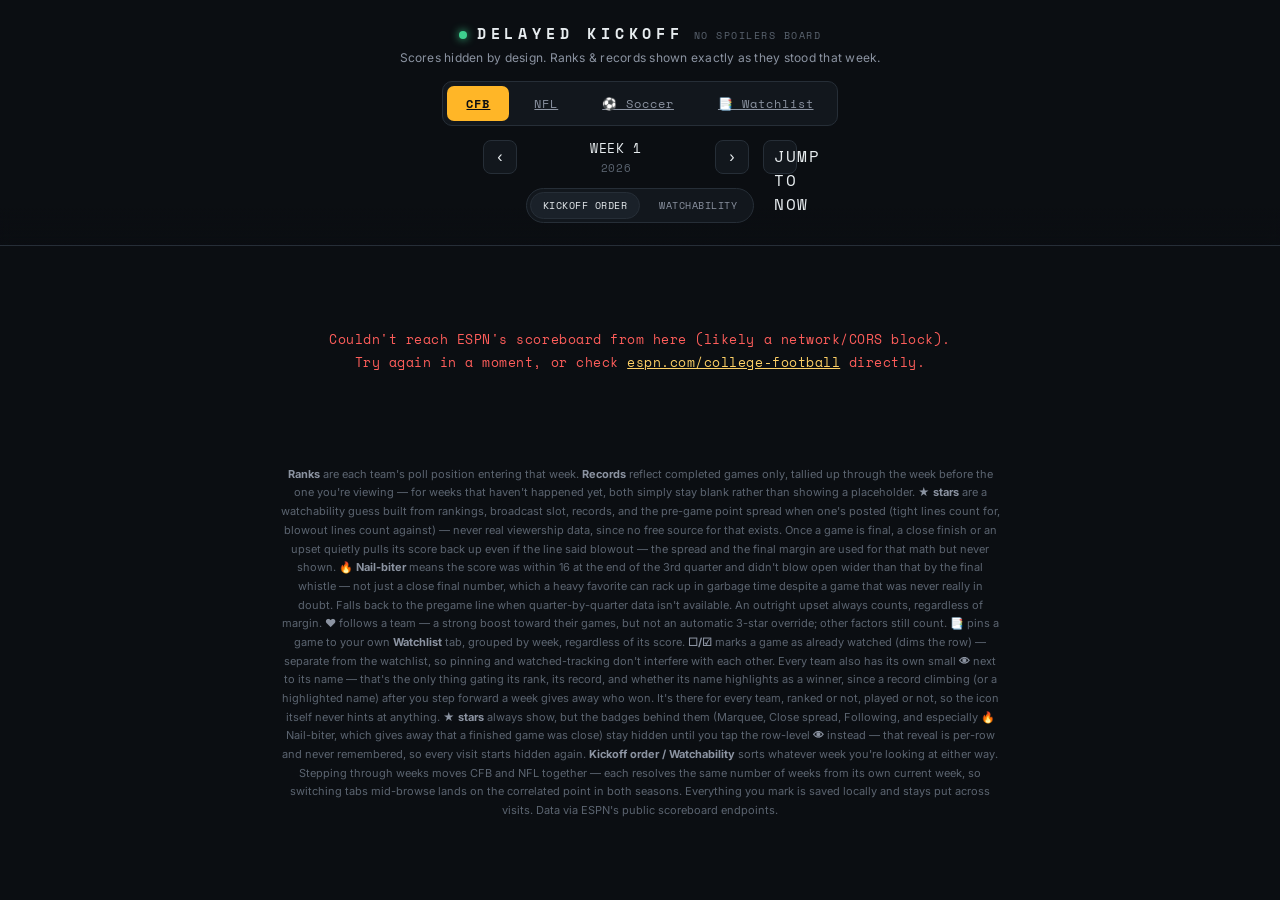
==== cfb.html @ 47e8d2de "Initial commit: Delayed Kickoff spoiler-free sports watchlist Static site (CFB, NFL, soccer boards) " ====
<!DOCTYPE html>
<html lang="en">
<head>
<meta charset="UTF-8">
<meta name="viewport" content="width=device-width, initial-scale=1.0">
<title>CFB — Delayed Kickoff</title>
<link rel="preconnect" href="https://fonts.googleapis.com">
<link href="https://fonts.googleapis.com/css2?family=Space+Mono:wght@400;700&family=Inter:wght@400;500;600;700&display=swap" rel="stylesheet">
<link rel="stylesheet" href="styles.css">
</head>
<body>

<header>
  <div class="brand"><span class="dot"></span><h1>Delayed Kickoff</h1><span class="tag">no spoilers board</span></div>
  <div class="subhead">Scores hidden by design. Ranks &amp; records shown exactly as they stood that week.</div>
  <div class="controls">
    <div class="tabs">
      <a href="cfb.html" class="tab active" data-sport="college-football">CFB</a>
      <a href="nfl.html" class="tab" data-sport="nfl">NFL</a>
      <a href="soccer.html" class="tab" data-sport="soccer">⚽ Soccer</a>
      <a href="watchlist.html" class="tab" data-sport="watchlist">📑 Watchlist</a>
    </div>
    <div class="weeknav">
      <button id="prevWeek">‹</button>
      <div class="weeklabel" id="weekLabel">—</div>
      <button id="nextWeek">›</button>
      <button class="now-badge" id="jumpNow">Jump to now</button>
    </div>
    <div class="sort-toggle" id="sortToggle">
      <button class="sort-btn active" data-sort="time">Kickoff order</button>
      <button class="sort-btn" data-sort="watchability">Watchability</button>
    </div>
    <div class="follow-list" id="followList"></div>
  </div>
</header>

<main id="board">
  <div class="loading"><span class="flicker">LOADING BOARD…</span></div>
</main>

<footer class="note">
  <b>Ranks</b> are each team's poll position entering that week. <b>Records</b> reflect completed games only, tallied
  up through the week before the one you're viewing — for weeks that haven't happened yet, both simply stay blank
  rather than showing a placeholder. <b>★ stars</b> are a watchability guess built from rankings, broadcast slot,
  records, and the pre-game point spread when one's posted (tight lines count for, blowout lines count against) —
  never real viewership data, since no free source for that exists. Once a game is final, a close finish or an
  upset quietly pulls its score back up even if the line said blowout — the spread and the final margin are used
  for that math but never shown. <b>🔥 Nail-biter</b> means the score was within 16 at the end of the 3rd
  quarter and didn't blow open wider than that by the final whistle — not just a close final number, which
  a heavy favorite can rack up in garbage time despite a game that was never really in doubt. Falls back to
  the pregame line when quarter-by-quarter data isn't available. An outright upset always counts, regardless
  of margin. <b>♥</b> follows a
  team — a strong boost toward their games, but not an automatic 3-star override; other factors still count. <b>📑</b> pins a game to your own <b>Watchlist</b> tab, grouped by week,
  regardless of its score. <b>☐/☑</b> marks a game as already watched (dims the row) — separate from the
  watchlist, so pinning and watched-tracking don't interfere with each other. Every team also has its own small
  <b>👁</b> next to its name — that's the only thing gating its rank, its record, and whether its name highlights
  as a winner, since a record climbing (or a highlighted name) after you step forward a week gives away who won.
  It's there for every team, ranked or not, played or not, so the icon itself never hints at anything. <b>★ stars</b>
  always show, but the badges behind them (Marquee, Close spread, Following, and especially 🔥 Nail-biter, which
  gives away that a finished game was close) stay hidden until you tap the row-level <b>👁</b> instead — that
  reveal is per-row and never remembered, so every visit starts hidden again. <b>Kickoff order / Watchability</b>
  sorts whatever week you're
  looking at either way.
  Stepping through weeks moves CFB and NFL together — each resolves the same number of weeks from its own current
  week, so switching tabs mid-browse lands on the correlated point in both seasons. Everything you mark is saved
  locally and stays put across visits. Data via ESPN's public scoreboard endpoints.
</footer>

<script>window.APP_SPORT = 'college-football';</script>
<script src="app.js"></script>
</body>
</html>
---- styles.css ----
:root{
    --bg:#0B0E12;
    --panel:#12171D;
    --panel2:#1A2129;
    --line:#262E37;
    --text:#E7ECEF;
    --dim:#8B93A1;
    --dimmer:#5B6470;
    --cfb:#FFB627;
    --nfl:#4FA3D1;
    --gold:#FFD166;
    --hot:#FF5E5B;
    --good:#3ECF8E;
  }
  *{box-sizing:border-box;}
  html,body{margin:0;padding:0;background:var(--bg);color:var(--text);font-family:'Inter',sans-serif;}
  body{min-height:100vh;padding-bottom:60px;}
  ::selection{background:var(--gold);color:#0B0E12;}

  a{color:inherit;}

  /* ---------- header ---------- */
  header{
    position:sticky;top:0;z-index:20;
    background:linear-gradient(#0B0E12 85%, transparent);
    padding:22px 18px 10px;
    border-bottom:1px solid var(--line);
    backdrop-filter:blur(6px);
  }
  .brand{
    display:flex;align-items:baseline;gap:10px;justify-content:center;
    font-family:'Space Mono',monospace;
  }
  .brand .dot{width:8px;height:8px;border-radius:50%;background:var(--good);box-shadow:0 0 8px var(--good);}
  .brand h1{
    font-size:15px;letter-spacing:.32em;text-transform:uppercase;margin:0;
    color:var(--text);font-weight:700;
  }
  .brand .tag{font-size:10px;color:var(--dimmer);letter-spacing:.15em;text-transform:uppercase;}
  .subhead{text-align:center;color:var(--dim);font-size:12px;margin-top:6px;letter-spacing:.02em;}

  .controls{
    max-width:760px;margin:16px auto 0;display:flex;flex-direction:column;gap:12px;align-items:center;
  }
  .tabs{display:flex;gap:6px;background:var(--panel);border:1px solid var(--line);border-radius:10px;padding:4px;}
  .tab{
    font-family:'Space Mono',monospace;font-size:12px;letter-spacing:.08em;
    padding:8px 18px;border-radius:7px;cursor:pointer;color:var(--dim);
    border:1px solid transparent;transition:all .15s ease;background:transparent;
  }
  .tab.active{color:#0B0E12;font-weight:700;}
  .tab[data-sport="college-football"].active{background:var(--cfb);}
  .tab[data-sport="nfl"].active{background:var(--nfl);}
  .tab[data-sport="watchlist"].active{background:var(--hot);}
  .tab:not(.active):hover{color:var(--text);}

  .weeknav{display:flex;align-items:center;gap:14px;font-family:'Space Mono',monospace;}
  .weeknav button{
    width:34px;height:34px;border-radius:8px;border:1px solid var(--line);background:var(--panel);
    color:var(--text);font-size:16px;cursor:pointer;transition:all .15s ease;
  }
  .weeknav button:hover:not(:disabled){border-color:var(--dim);}
  .weeknav button:disabled{opacity:.3;cursor:default;}
  .weeknav .weeklabel{min-width:170px;text-align:center;font-size:13px;letter-spacing:.05em;}
  .weeknav .weeklabel .yr{color:var(--dimmer);font-size:11px;display:block;margin-top:2px;}

  .now-badge{
    font-family:'Space Mono',monospace;font-size:10px;letter-spacing:.1em;color:var(--good);
    border:1px solid var(--good);border-radius:20px;padding:3px 10px;cursor:pointer;background:transparent;
    text-transform:uppercase;
  }
  .now-badge:hover{background:rgba(62,207,142,.1);}

  /* ---------- board ---------- */
  main{max-width:760px;margin:22px auto 0;padding:0 16px;perspective:1200px;}

  .empty, .loading, .err{
    text-align:center;color:var(--dim);padding:60px 20px;font-family:'Space Mono',monospace;font-size:13px;
    letter-spacing:.04em;line-height:1.8;
  }
  .loading .flicker{animation:flicker 1.1s infinite;}
  @keyframes flicker{0%,100%{opacity:1;}50%{opacity:.35;}}
  .err{color:var(--hot);}
  .err a{text-decoration:underline;color:var(--gold);}

  .day-group{margin-bottom:22px;}
  .day-label{
    font-family:'Space Mono',monospace;font-size:11px;letter-spacing:.15em;text-transform:uppercase;
    color:var(--dimmer);margin:0 0 8px 4px;
  }

  .row{
    background:var(--panel);border:1px solid var(--line);border-radius:10px;
    padding:14px 16px;margin-bottom:8px;
    display:grid;grid-template-columns:64px 1fr auto;gap:14px;align-items:center;
    transform-origin:top center;
    animation:flap .5s ease both;
  }
  @keyframes flap{
    0%{transform:rotateX(-85deg);opacity:0;}
    60%{transform:rotateX(8deg);opacity:1;}
    100%{transform:rotateX(0);opacity:1;}
  }
  @media (prefers-reduced-motion:reduce){.row{animation:none;}}
  .row.static{animation:none;transform:none;opacity:1;}

  .row .time{
    font-family:'Space Mono',monospace;font-size:12px;color:var(--dim);text-align:left;line-height:1.4;
  }
  .row .time .status-live{color:var(--hot);font-weight:700;}
  .row .time .status-final{color:var(--dimmer);}

  .matchup{min-width:0;}
  .team-line{display:flex;align-items:center;gap:8px;margin:2px 0;flex-wrap:wrap;}
  .team-name{font-weight:600;font-size:14.5px;}
  .team-name.winner{color:var(--gold);}
  .rank-chip{
    font-family:'Space Mono',monospace;font-size:10px;background:var(--panel2);color:var(--dim);
    border:1px solid var(--line);border-radius:4px;padding:1px 5px;
  }
  .rec{font-family:'Space Mono',monospace;font-size:11px;color:var(--dimmer);}
  .at{color:var(--dimmer);font-size:11px;font-family:'Space Mono',monospace;margin:0 2px;}
  .venue-net{font-size:11px;color:var(--dimmer);margin-top:6px;display:flex;gap:10px;flex-wrap:wrap;}
  .venue-net .net{color:var(--dim);font-weight:600;}

  .flags{display:flex;flex-direction:column;gap:5px;align-items:flex-end;min-width:96px;}
  .badge{
    font-family:'Space Mono',monospace;font-size:9.5px;letter-spacing:.05em;text-transform:uppercase;
    border-radius:5px;padding:3px 7px;white-space:nowrap;
  }
  .badge.marquee{background:rgba(255,209,102,.12);color:var(--gold);border:1px solid rgba(255,209,102,.35);}
  .badge.nailbiter{background:rgba(255,94,91,.12);color:var(--hot);border:1px solid rgba(255,94,91,.35);}
  .badge.spread{background:rgba(79,163,209,.12);color:var(--nfl);border:1px solid rgba(79,163,209,.35);}
  .badge.following{background:rgba(255,94,91,.14);color:var(--hot);border:1px solid rgba(255,94,91,.4);}
  .stars{font-size:12px;letter-spacing:1px;color:var(--gold);}

  .row.followed{border-color:rgba(255,94,91,.4);}
  .row.seen{opacity:.5;}
  .row.seen:hover{opacity:.8;}
  .row.seen .team-name.winner{color:var(--dim);}

  .icon-row{display:flex;gap:6px;}

  .seen-btn{
    background:none;border:none;cursor:pointer;font-size:15px;line-height:1;padding:2px;color:var(--dimmer);
    transition:color .15s ease, transform .1s ease;
  }
  .seen-btn:hover{color:var(--good);}
  .seen-btn.on{color:var(--good);}

  .reveal-btn{
    background:none;border:none;cursor:pointer;font-size:13px;line-height:1;padding:2px;color:var(--dimmer);
    transition:color .15s ease;
  }
  .reveal-btn:hover{color:var(--gold);}
  .reveal-btn.on{color:var(--gold);}

  .team-reveal-btn{
    background:none;border:none;cursor:pointer;font-size:11px;line-height:1;padding:0 2px;color:var(--dimmer);
    transition:color .15s ease;
  }
  .team-reveal-btn:hover{color:var(--gold);}
  .team-reveal-btn.on{color:var(--gold);}

  .bookmark-btn{
    background:none;border:none;cursor:pointer;font-size:16px;line-height:1;padding:2px;
    filter:grayscale(1) opacity(.55);transition:filter .15s ease, transform .1s ease;
  }
  .bookmark-btn:hover{filter:grayscale(.4) opacity(.85);}
  .bookmark-btn.on{filter:none;opacity:1;transform:scale(1.05);}

  .follow-btn{
    background:none;border:none;cursor:pointer;font-size:12px;line-height:1;color:var(--dimmer);
    padding:0 2px;transition:color .15s ease, transform .1s ease;
  }
  .follow-btn:hover{color:var(--hot);}
  .follow-btn.on{color:var(--hot);transform:scale(1.1);}

  .sort-toggle{display:flex;gap:6px;background:var(--panel);border:1px solid var(--line);border-radius:20px;padding:3px;}
  .sort-btn{
    font-family:'Space Mono',monospace;font-size:10px;letter-spacing:.05em;color:var(--dim);
    padding:5px 12px;border-radius:16px;border:1px solid transparent;background:transparent;cursor:pointer;
    transition:all .15s ease;text-transform:uppercase;
  }
  .sort-btn.active{background:var(--panel2);color:var(--text);border-color:var(--line);}
  .sort-btn:not(.active):hover{color:var(--text);}

  .date-mini{color:var(--dimmer);font-size:10px;margin-bottom:2px;}

  .follow-list{display:flex;flex-wrap:wrap;gap:6px;justify-content:center;max-width:600px;}
  .chip{
    font-family:'Space Mono',monospace;font-size:10.5px;color:var(--text);background:var(--panel2);
    border:1px solid var(--line);border-radius:20px;padding:3px 6px 3px 10px;display:inline-flex;align-items:center;gap:6px;
  }
  .chip-x{background:none;border:none;color:var(--dimmer);cursor:pointer;font-size:13px;line-height:1;padding:0 3px;}
  .chip-x:hover{color:var(--hot);}

  footer.note{
    max-width:760px;margin:30px auto 0;padding:0 20px;color:var(--dimmer);
    font-size:11px;line-height:1.7;text-align:center;font-family:'Inter',sans-serif;
  }
  footer.note b{color:var(--dim);}

  @media (max-width:520px){
    .row{grid-template-columns:52px 1fr;}
    .flags{grid-column:1/-1;flex-direction:row;justify-content:flex-start;margin-top:4px;}
  }

  /* ---------- landing page ---------- */
  .landing-main{
    max-width:640px;margin:60px auto 0;padding:0 20px;
    display:flex;flex-direction:column;gap:14px;
  }
  .landing-sub{
    text-align:center;color:var(--dim);font-size:13px;margin:-20px 0 20px;line-height:1.6;
  }
  .sport-card{
    display:flex;align-items:center;justify-content:space-between;gap:16px;
    background:var(--panel);border:1px solid var(--line);border-radius:14px;
    padding:22px 24px;text-decoration:none;color:var(--text);
    transition:transform .15s ease, border-color .15s ease;
  }
  .sport-card:hover{transform:translateY(-2px);}
  .sport-card[data-accent="cfb"]:hover{border-color:var(--cfb);}
  .sport-card[data-accent="nfl"]:hover{border-color:var(--nfl);}
  .sport-card[data-accent="watchlist"]:hover{border-color:var(--hot);}
  .sport-card .label{
    font-family:'Space Mono',monospace;font-size:18px;letter-spacing:.08em;font-weight:700;
  }
  .sport-card[data-accent="cfb"] .label{color:var(--cfb);}
  .sport-card[data-accent="nfl"] .label{color:var(--nfl);}
  .sport-card[data-accent="watchlist"] .label{color:var(--hot);}
  .sport-card .desc{color:var(--dim);font-size:12.5px;margin-top:4px;max-width:360px;}
  .sport-card .arrow{font-family:'Space Mono',monospace;font-size:22px;color:var(--dimmer);}

  /* ---------- soccer board (5-league tabs) ---------- */
  :root{
    --eng1:#C084FC;
    --esp1:#FB7185;
    --fra1:#38BDF8;
    --ger1:#FACC15;
    --ita1:#34D399;
  }
  .tab[data-league="eng.1"].active{background:var(--eng1);}
  .tab[data-league="esp.1"].active{background:var(--esp1);}
  .tab[data-league="fra.1"].active{background:var(--fra1);}
  .tab[data-league="ger.1"].active{background:var(--ger1);}
  .tab[data-league="ita.1"].active{background:var(--ita1);}
  .tabs.soccer-tabs{flex-wrap:wrap;justify-content:center;max-width:520px;}

  .sport-card[data-accent="eng1"]:hover{border-color:var(--eng1);}
  .sport-card[data-accent="eng1"] .label{color:var(--eng1);}
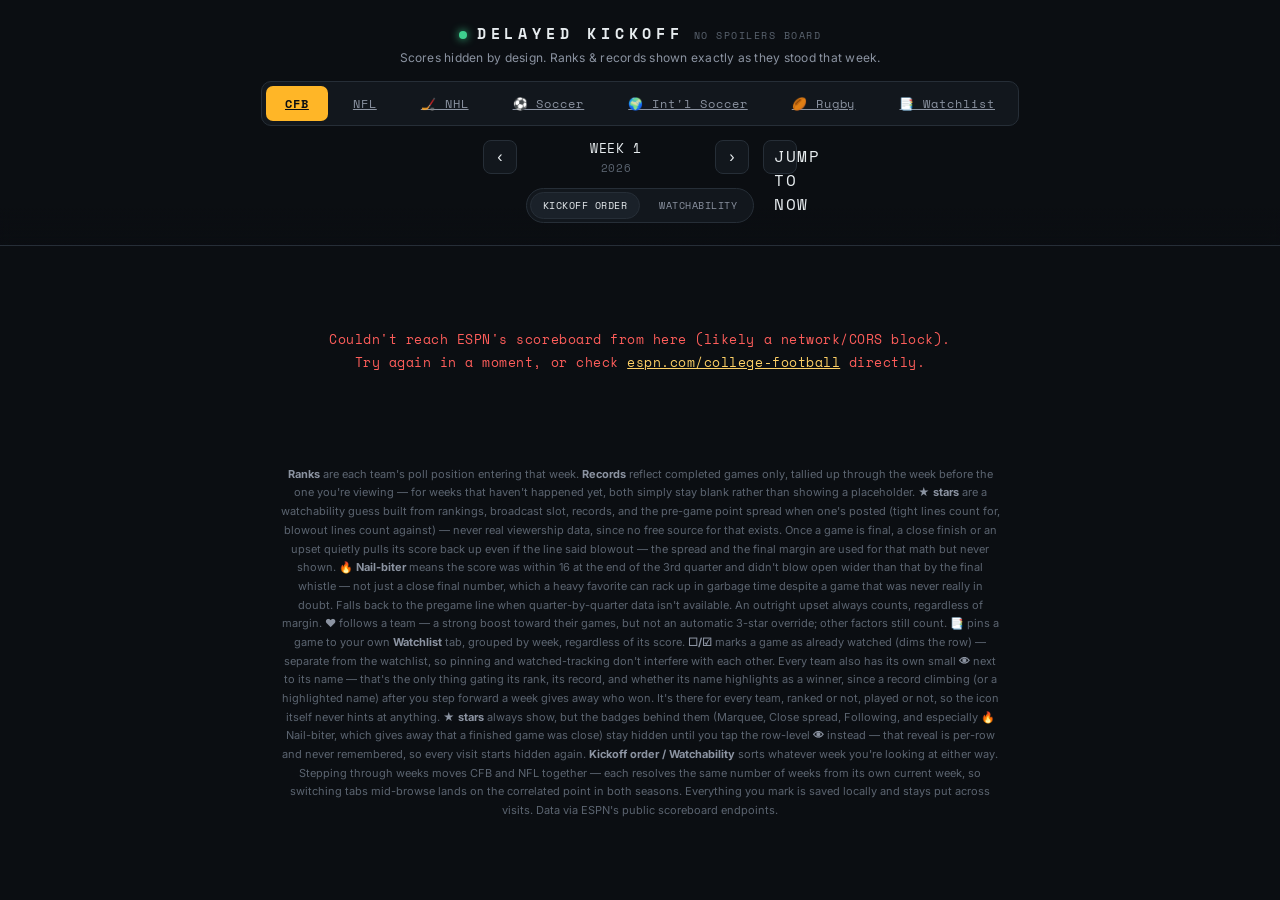
==== commit 01d5164f: "Added NHL, national team soccer, national team rugby" ====
--- a/cfb.html
+++ b/cfb.html
@@ -17,7 +17,10 @@
     <div class="tabs">
       <a href="cfb.html" class="tab active" data-sport="college-football">CFB</a>
       <a href="nfl.html" class="tab" data-sport="nfl">NFL</a>
+      <a href="nhl.html" class="tab" data-sport="nhl">🏒 NHL</a>
       <a href="soccer.html" class="tab" data-sport="soccer">⚽ Soccer</a>
+      <a href="intl-soccer.html" class="tab" data-sport="intl-soccer">🌍 Int'l Soccer</a>
+      <a href="rugby.html" class="tab" data-sport="rugby">🏉 Rugby</a>
       <a href="watchlist.html" class="tab" data-sport="watchlist">📑 Watchlist</a>
     </div>
     <div class="weeknav">
--- a/styles.css
+++ b/styles.css
@@ -8,6 +8,7 @@
     --dimmer:#5B6470;
     --cfb:#FFB627;
     --nfl:#4FA3D1;
+    --nhl:#818CF8;
     --gold:#FFD166;
     --hot:#FF5E5B;
     --good:#3ECF8E;
@@ -42,7 +43,7 @@
   .controls{
     max-width:760px;margin:16px auto 0;display:flex;flex-direction:column;gap:12px;align-items:center;
   }
-  .tabs{display:flex;gap:6px;background:var(--panel);border:1px solid var(--line);border-radius:10px;padding:4px;}
+  .tabs{display:flex;gap:6px;background:var(--panel);border:1px solid var(--line);border-radius:10px;padding:4px;flex-wrap:wrap;justify-content:center;}
   .tab{
     font-family:'Space Mono',monospace;font-size:12px;letter-spacing:.08em;
     padding:8px 18px;border-radius:7px;cursor:pointer;color:var(--dim);
@@ -51,6 +52,7 @@
   .tab.active{color:#0B0E12;font-weight:700;}
   .tab[data-sport="college-football"].active{background:var(--cfb);}
   .tab[data-sport="nfl"].active{background:var(--nfl);}
+  .tab[data-sport="nhl"].active{background:var(--nhl);}
   .tab[data-sport="watchlist"].active{background:var(--hot);}
   .tab:not(.active):hover{color:var(--text);}
 
@@ -109,6 +111,7 @@
   }
   .row .time .status-live{color:var(--hot);font-weight:700;}
   .row .time .status-final{color:var(--dimmer);}
+  .row .time .status-replay{color:var(--gold);}
 
   .matchup{min-width:0;}
   .team-line{display:flex;align-items:center;gap:8px;margin:2px 0;flex-wrap:wrap;}
@@ -223,12 +226,14 @@
   .sport-card:hover{transform:translateY(-2px);}
   .sport-card[data-accent="cfb"]:hover{border-color:var(--cfb);}
   .sport-card[data-accent="nfl"]:hover{border-color:var(--nfl);}
+  .sport-card[data-accent="nhl"]:hover{border-color:var(--nhl);}
   .sport-card[data-accent="watchlist"]:hover{border-color:var(--hot);}
   .sport-card .label{
     font-family:'Space Mono',monospace;font-size:18px;letter-spacing:.08em;font-weight:700;
   }
   .sport-card[data-accent="cfb"] .label{color:var(--cfb);}
   .sport-card[data-accent="nfl"] .label{color:var(--nfl);}
+  .sport-card[data-accent="nhl"] .label{color:var(--nhl);}
   .sport-card[data-accent="watchlist"] .label{color:var(--hot);}
   .sport-card .desc{color:var(--dim);font-size:12.5px;margin-top:4px;max-width:360px;}
   .sport-card .arrow{font-family:'Space Mono',monospace;font-size:22px;color:var(--dimmer);}
@@ -250,3 +255,20 @@
 
   .sport-card[data-accent="eng1"]:hover{border-color:var(--eng1);}
   .sport-card[data-accent="eng1"] .label{color:var(--eng1);}
+
+  /* ---------- international soccer + rugby boards ---------- */
+  :root{
+    --intlsoccer:#2DD4BF;
+    --rugby:#4ADE80;
+  }
+  .tab[data-sport="intl-soccer"].active{background:var(--intlsoccer);}
+  .tab[data-sport="rugby"].active{background:var(--rugby);}
+  .tabs.intlsoccer-tabs{flex-wrap:wrap;justify-content:center;max-width:680px;}
+  .tabs.rugby-tabs{flex-wrap:wrap;justify-content:center;max-width:560px;}
+  .tabs.intlsoccer-tabs .tab.active{background:var(--intlsoccer);}
+  .tabs.rugby-tabs .tab.active{background:var(--rugby);}
+
+  .sport-card[data-accent="intlsoccer"]:hover{border-color:var(--intlsoccer);}
+  .sport-card[data-accent="intlsoccer"] .label{color:var(--intlsoccer);}
+  .sport-card[data-accent="rugby"]:hover{border-color:var(--rugby);}
+  .sport-card[data-accent="rugby"] .label{color:var(--rugby);}
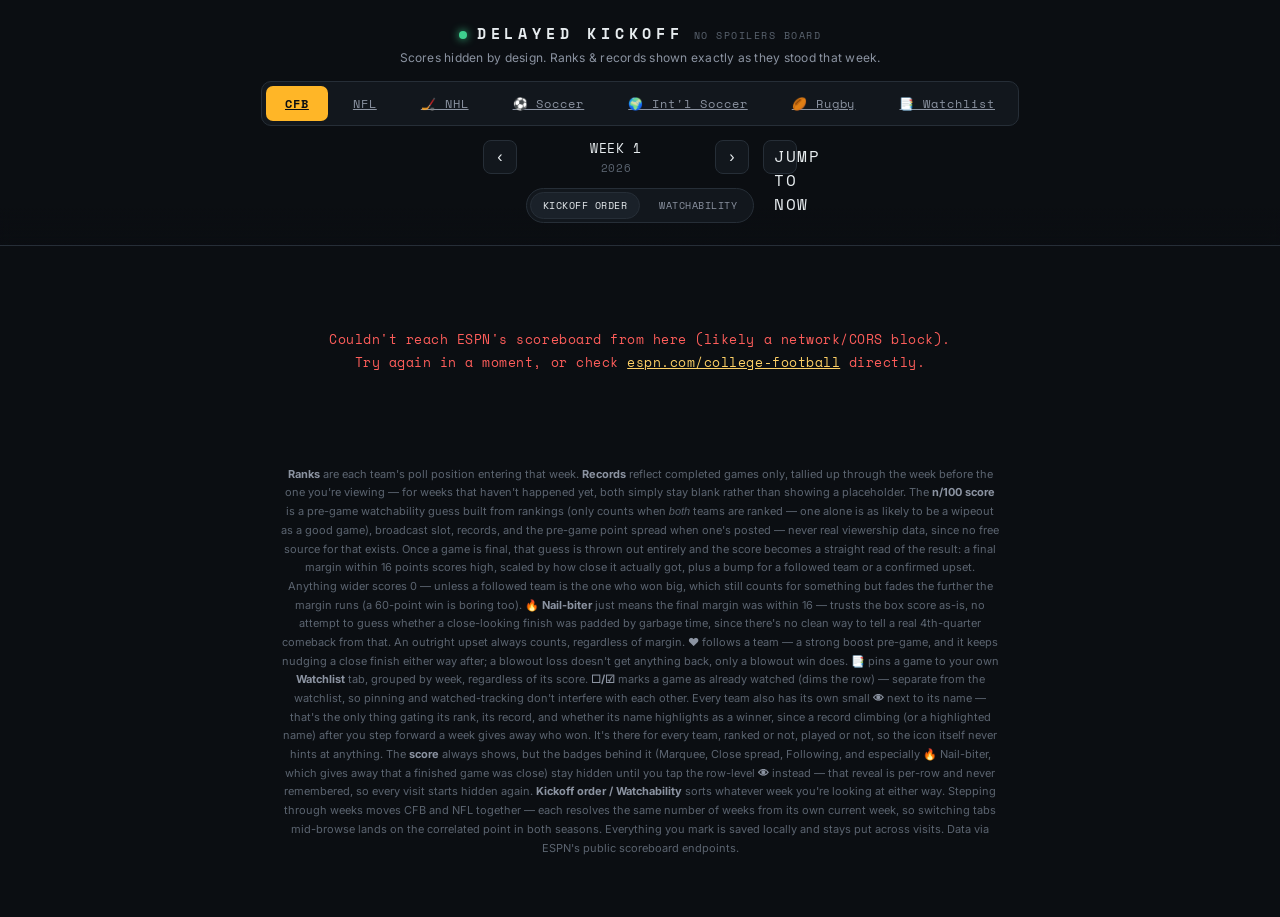
==== commit 2aa01c1b: "Adjusting rules" ====
--- a/cfb.html
+++ b/cfb.html
@@ -3,6 +3,7 @@
 <head>
 <meta charset="UTF-8">
 <meta name="viewport" content="width=device-width, initial-scale=1.0">
+<link rel="icon" href="data:image/svg+xml,<svg xmlns='http://www.w3.org/2000/svg' viewBox='0 0 100 100'><text y='.9em' font-size='90'>🏈</text></svg>">
 <title>CFB — Delayed Kickoff</title>
 <link rel="preconnect" href="https://fonts.googleapis.com">
 <link href="https://fonts.googleapis.com/css2?family=Space+Mono:wght@400;700&family=Inter:wght@400;500;600;700&display=swap" rel="stylesheet">
@@ -44,22 +45,24 @@
 <footer class="note">
   <b>Ranks</b> are each team's poll position entering that week. <b>Records</b> reflect completed games only, tallied
   up through the week before the one you're viewing — for weeks that haven't happened yet, both simply stay blank
-  rather than showing a placeholder. <b>★ stars</b> are a watchability guess built from rankings, broadcast slot,
-  records, and the pre-game point spread when one's posted (tight lines count for, blowout lines count against) —
-  never real viewership data, since no free source for that exists. Once a game is final, a close finish or an
-  upset quietly pulls its score back up even if the line said blowout — the spread and the final margin are used
-  for that math but never shown. <b>🔥 Nail-biter</b> means the score was within 16 at the end of the 3rd
-  quarter and didn't blow open wider than that by the final whistle — not just a close final number, which
-  a heavy favorite can rack up in garbage time despite a game that was never really in doubt. Falls back to
-  the pregame line when quarter-by-quarter data isn't available. An outright upset always counts, regardless
-  of margin. <b>♥</b> follows a
-  team — a strong boost toward their games, but not an automatic 3-star override; other factors still count. <b>📑</b> pins a game to your own <b>Watchlist</b> tab, grouped by week,
+  rather than showing a placeholder. The <b>n/100 score</b> is a pre-game watchability guess built from rankings
+  (only counts when <i>both</i> teams are ranked — one alone is as likely to be a wipeout as a good game), broadcast
+  slot, records, and the pre-game point spread when one's posted — never real viewership data, since no free source
+  for that exists. Once a game is final, that guess is thrown out entirely and the score becomes a straight read of
+  the result: a final margin within 16 points scores high, scaled by how close it actually got, plus a bump for a
+  followed team or a confirmed upset. Anything wider scores 0 — unless a followed team is the one who won big, which
+  still counts for something but fades the further the margin runs (a 60-point win is boring too). <b>🔥 Nail-biter</b>
+  just means the final margin was within 16 — trusts the box score as-is, no attempt to guess whether a close-looking
+  finish was padded by garbage time, since there's no clean way to tell a real 4th-quarter comeback from that.
+  An outright upset always counts, regardless of margin. <b>♥</b> follows a
+  team — a strong boost pre-game, and it keeps nudging a close finish either way after; a blowout loss doesn't get
+  anything back, only a blowout win does. <b>📑</b> pins a game to your own <b>Watchlist</b> tab, grouped by week,
   regardless of its score. <b>☐/☑</b> marks a game as already watched (dims the row) — separate from the
   watchlist, so pinning and watched-tracking don't interfere with each other. Every team also has its own small
   <b>👁</b> next to its name — that's the only thing gating its rank, its record, and whether its name highlights
   as a winner, since a record climbing (or a highlighted name) after you step forward a week gives away who won.
-  It's there for every team, ranked or not, played or not, so the icon itself never hints at anything. <b>★ stars</b>
-  always show, but the badges behind them (Marquee, Close spread, Following, and especially 🔥 Nail-biter, which
+  It's there for every team, ranked or not, played or not, so the icon itself never hints at anything. The <b>score</b>
+  always shows, but the badges behind it (Marquee, Close spread, Following, and especially 🔥 Nail-biter, which
   gives away that a finished game was close) stay hidden until you tap the row-level <b>👁</b> instead — that
   reveal is per-row and never remembered, so every visit starts hidden again. <b>Kickoff order / Watchability</b>
   sorts whatever week you're
--- a/styles.css
+++ b/styles.css
@@ -135,7 +135,13 @@
   .badge.nailbiter{background:rgba(255,94,91,.12);color:var(--hot);border:1px solid rgba(255,94,91,.35);}
   .badge.spread{background:rgba(79,163,209,.12);color:var(--nfl);border:1px solid rgba(79,163,209,.35);}
   .badge.following{background:rgba(255,94,91,.14);color:var(--hot);border:1px solid rgba(255,94,91,.4);}
-  .stars{font-size:12px;letter-spacing:1px;color:var(--gold);}
+  .watch-score{
+    font-family:'Space Mono',monospace;font-size:12px;font-weight:700;line-height:1;
+    padding:3px 6px;border-radius:5px;border:1px solid var(--line);background:var(--panel2);
+  }
+  .watch-score.low{color:var(--dimmer);}
+  .watch-score.mid{color:var(--gold);border-color:rgba(255,209,102,.35);}
+  .watch-score.high{color:var(--good);border-color:rgba(62,207,142,.35);}
 
   .row.followed{border-color:rgba(255,94,91,.4);}
   .row.seen{opacity:.5;}
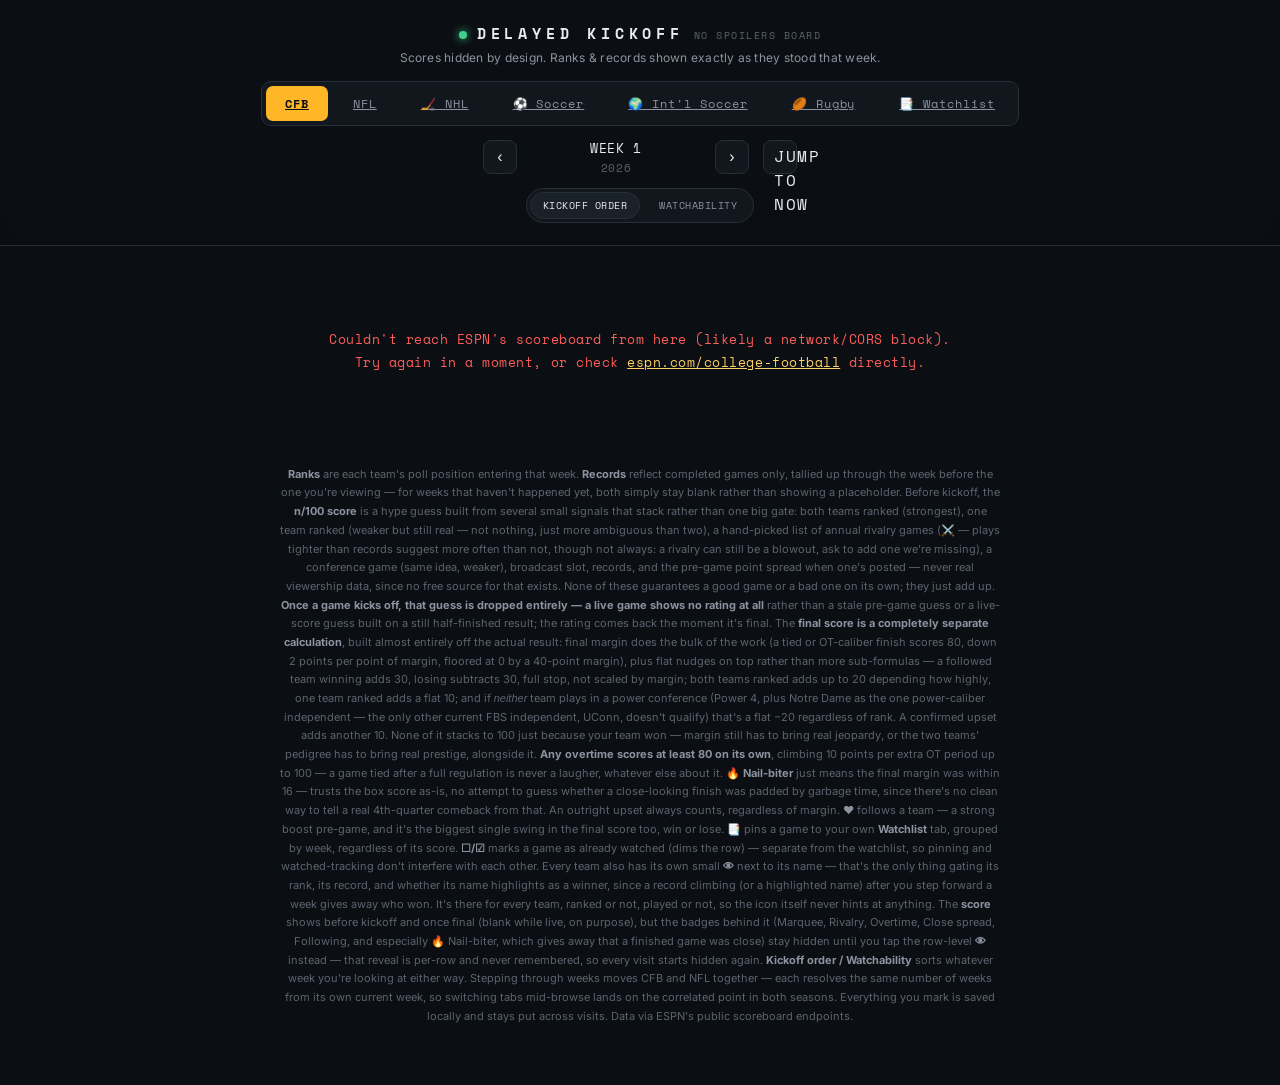
==== commit f5bf86e5: "Rework watchability scoring: rivalry/conference signals, real OT rule, margin-driven final score, an" ====
--- a/cfb.html
+++ b/cfb.html
@@ -45,24 +45,35 @@
 <footer class="note">
   <b>Ranks</b> are each team's poll position entering that week. <b>Records</b> reflect completed games only, tallied
   up through the week before the one you're viewing — for weeks that haven't happened yet, both simply stay blank
-  rather than showing a placeholder. The <b>n/100 score</b> is a pre-game watchability guess built from rankings
-  (only counts when <i>both</i> teams are ranked — one alone is as likely to be a wipeout as a good game), broadcast
-  slot, records, and the pre-game point spread when one's posted — never real viewership data, since no free source
-  for that exists. Once a game is final, that guess is thrown out entirely and the score becomes a straight read of
-  the result: a final margin within 16 points scores high, scaled by how close it actually got, plus a bump for a
-  followed team or a confirmed upset. Anything wider scores 0 — unless a followed team is the one who won big, which
-  still counts for something but fades the further the margin runs (a 60-point win is boring too). <b>🔥 Nail-biter</b>
+  rather than showing a placeholder. Before kickoff, the <b>n/100 score</b> is a hype guess built from several
+  small signals that stack rather than one big gate: both teams ranked (strongest), one team ranked (weaker but
+  still real — not nothing, just more ambiguous than two), a hand-picked list of annual rivalry games (⚔️ — plays
+  tighter than records suggest more often than not, though not always: a rivalry can still be a blowout, ask to add
+  one we're missing), a conference game (same idea, weaker), broadcast slot, records, and the pre-game point spread
+  when one's posted — never real viewership data, since no free source for that exists. None of these guarantees a
+  good game or a bad one on its own; they just add up. <b>Once a game kicks off, that guess is dropped entirely — a
+  live game shows no rating at all</b> rather than a stale pre-game guess or a live-score guess built on a still
+  half-finished result; the rating comes back the moment it's final. The <b>final score is a completely separate
+  calculation</b>, built almost entirely off the actual result: final margin does the bulk of the work (a tied or
+  OT-caliber finish scores 80, down 2 points per point of margin, floored at 0 by a 40-point margin), plus flat
+  nudges on top rather than more sub-formulas — a followed team winning adds 30, losing subtracts 30, full stop,
+  not scaled by margin; both teams ranked adds up to 20 depending how highly, one team ranked adds a flat 10; and
+  if <i>neither</i> team plays in a power conference (Power 4, plus Notre Dame as the one power-caliber
+  independent — the only other current FBS independent, UConn, doesn't qualify) that's a flat −20 regardless of
+  rank. A confirmed upset adds another 10. None of it stacks to 100 just because your team won — margin still has
+  to bring real jeopardy, or the two teams' pedigree has to bring real prestige, alongside it. <b>Any overtime
+  scores at least 80 on its own</b>, climbing 10 points per extra OT period up to 100 — a game tied after a full
+  regulation is never a laugher, whatever else about it. <b>🔥 Nail-biter</b>
   just means the final margin was within 16 — trusts the box score as-is, no attempt to guess whether a close-looking
   finish was padded by garbage time, since there's no clean way to tell a real 4th-quarter comeback from that.
   An outright upset always counts, regardless of margin. <b>♥</b> follows a
-  team — a strong boost pre-game, and it keeps nudging a close finish either way after; a blowout loss doesn't get
-  anything back, only a blowout win does. <b>📑</b> pins a game to your own <b>Watchlist</b> tab, grouped by week,
+  team — a strong boost pre-game, and it's the biggest single swing in the final score too, win or lose. <b>📑</b> pins a game to your own <b>Watchlist</b> tab, grouped by week,
   regardless of its score. <b>☐/☑</b> marks a game as already watched (dims the row) — separate from the
   watchlist, so pinning and watched-tracking don't interfere with each other. Every team also has its own small
   <b>👁</b> next to its name — that's the only thing gating its rank, its record, and whether its name highlights
   as a winner, since a record climbing (or a highlighted name) after you step forward a week gives away who won.
   It's there for every team, ranked or not, played or not, so the icon itself never hints at anything. The <b>score</b>
-  always shows, but the badges behind it (Marquee, Close spread, Following, and especially 🔥 Nail-biter, which
+  shows before kickoff and once final (blank while live, on purpose), but the badges behind it (Marquee, Rivalry, Overtime, Close spread, Following, and especially 🔥 Nail-biter, which
   gives away that a finished game was close) stay hidden until you tap the row-level <b>👁</b> instead — that
   reveal is per-row and never remembered, so every visit starts hidden again. <b>Kickoff order / Watchability</b>
   sorts whatever week you're
--- a/styles.css
+++ b/styles.css
@@ -12,6 +12,7 @@
     --gold:#FFD166;
     --hot:#FF5E5B;
     --good:#3ECF8E;
+    --rivalry:#B18AFF;
   }
   *{box-sizing:border-box;}
   html,body{margin:0;padding:0;background:var(--bg);color:var(--text);font-family:'Inter',sans-serif;}
@@ -73,6 +74,14 @@
   }
   .now-badge:hover{background:rgba(62,207,142,.1);}
 
+  .data-io{display:flex;gap:8px;justify-content:center;}
+  .data-io button{
+    font-family:'Space Mono',monospace;font-size:10px;letter-spacing:.08em;color:var(--dim);
+    border:1px solid var(--line);border-radius:20px;padding:5px 12px;cursor:pointer;background:var(--panel);
+    text-transform:uppercase;
+  }
+  .data-io button:hover{color:var(--text);border-color:var(--dim);}
+
   /* ---------- board ---------- */
   main{max-width:760px;margin:22px auto 0;padding:0 16px;perspective:1200px;}
 
@@ -135,6 +144,8 @@
   .badge.nailbiter{background:rgba(255,94,91,.12);color:var(--hot);border:1px solid rgba(255,94,91,.35);}
   .badge.spread{background:rgba(79,163,209,.12);color:var(--nfl);border:1px solid rgba(79,163,209,.35);}
   .badge.following{background:rgba(255,94,91,.14);color:var(--hot);border:1px solid rgba(255,94,91,.4);}
+  .badge.rivalry{background:rgba(177,138,255,.12);color:var(--rivalry);border:1px solid rgba(177,138,255,.35);}
+  .badge.overtime{background:rgba(62,207,142,.12);color:var(--good);border:1px solid rgba(62,207,142,.35);}
   .watch-score{
     font-family:'Space Mono',monospace;font-size:12px;font-weight:700;line-height:1;
     padding:3px 6px;border-radius:5px;border:1px solid var(--line);background:var(--panel2);
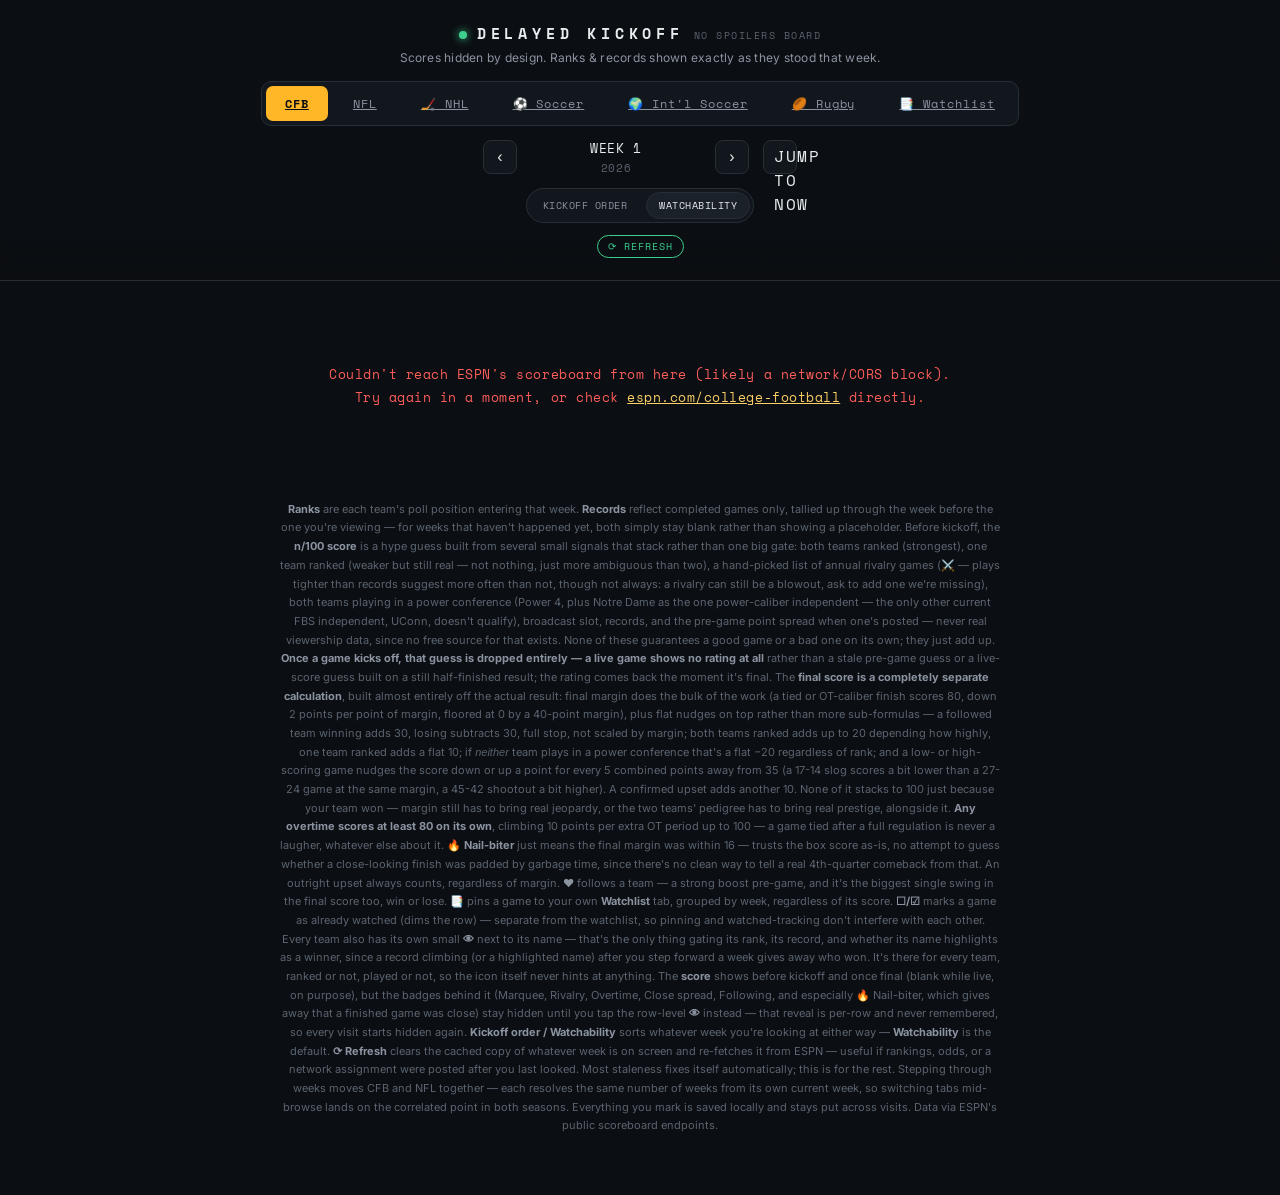
==== commit d0cab16f: "CFB scoring tweaks, default watchability sort, and a manual refresh button CFB pre-game score: repla" ====
--- a/cfb.html
+++ b/cfb.html
@@ -31,9 +31,10 @@
       <button class="now-badge" id="jumpNow">Jump to now</button>
     </div>
     <div class="sort-toggle" id="sortToggle">
-      <button class="sort-btn active" data-sort="time">Kickoff order</button>
-      <button class="sort-btn" data-sort="watchability">Watchability</button>
+      <button class="sort-btn" data-sort="time">Kickoff order</button>
+      <button class="sort-btn active" data-sort="watchability">Watchability</button>
     </div>
+    <button class="now-badge" id="refreshData" title="Re-fetch this week's data from ESPN — clears the cached copy">⟳ Refresh</button>
     <div class="follow-list" id="followList"></div>
   </div>
 </header>
@@ -49,19 +50,21 @@
   small signals that stack rather than one big gate: both teams ranked (strongest), one team ranked (weaker but
   still real — not nothing, just more ambiguous than two), a hand-picked list of annual rivalry games (⚔️ — plays
   tighter than records suggest more often than not, though not always: a rivalry can still be a blowout, ask to add
-  one we're missing), a conference game (same idea, weaker), broadcast slot, records, and the pre-game point spread
-  when one's posted — never real viewership data, since no free source for that exists. None of these guarantees a
-  good game or a bad one on its own; they just add up. <b>Once a game kicks off, that guess is dropped entirely — a
-  live game shows no rating at all</b> rather than a stale pre-game guess or a live-score guess built on a still
-  half-finished result; the rating comes back the moment it's final. The <b>final score is a completely separate
-  calculation</b>, built almost entirely off the actual result: final margin does the bulk of the work (a tied or
-  OT-caliber finish scores 80, down 2 points per point of margin, floored at 0 by a 40-point margin), plus flat
-  nudges on top rather than more sub-formulas — a followed team winning adds 30, losing subtracts 30, full stop,
-  not scaled by margin; both teams ranked adds up to 20 depending how highly, one team ranked adds a flat 10; and
-  if <i>neither</i> team plays in a power conference (Power 4, plus Notre Dame as the one power-caliber
-  independent — the only other current FBS independent, UConn, doesn't qualify) that's a flat −20 regardless of
-  rank. A confirmed upset adds another 10. None of it stacks to 100 just because your team won — margin still has
-  to bring real jeopardy, or the two teams' pedigree has to bring real prestige, alongside it. <b>Any overtime
+  one we're missing), both teams playing in a power conference (Power 4, plus Notre Dame as the one power-caliber
+  independent — the only other current FBS independent, UConn, doesn't qualify), broadcast slot, records, and the
+  pre-game point spread when one's posted — never real viewership data, since no free source for that exists. None
+  of these guarantees a good game or a bad one on its own; they just add up. <b>Once a game kicks off, that guess is
+  dropped entirely — a live game shows no rating at all</b> rather than a stale pre-game guess or a live-score guess
+  built on a still half-finished result; the rating comes back the moment it's final. The <b>final score is a
+  completely separate calculation</b>, built almost entirely off the actual result: final margin does the bulk of
+  the work (a tied or OT-caliber finish scores 80, down 2 points per point of margin, floored at 0 by a 40-point
+  margin), plus flat nudges on top rather than more sub-formulas — a followed team winning adds 30, losing subtracts
+  30, full stop, not scaled by margin; both teams ranked adds up to 20 depending how highly, one team ranked adds a
+  flat 10; if <i>neither</i> team plays in a power conference that's a flat −20 regardless of rank; and a low- or
+  high-scoring game nudges the score down or up a point for every 5 combined points away from 35 (a 17-14 slog
+  scores a bit lower than a 27-24 game at the same margin, a 45-42 shootout a bit higher). A confirmed upset adds
+  another 10. None of it stacks to 100 just because your team won — margin still has to bring real jeopardy, or the
+  two teams' pedigree has to bring real prestige, alongside it. <b>Any overtime
   scores at least 80 on its own</b>, climbing 10 points per extra OT period up to 100 — a game tied after a full
   regulation is never a laugher, whatever else about it. <b>🔥 Nail-biter</b>
   just means the final margin was within 16 — trusts the box score as-is, no attempt to guess whether a close-looking
@@ -77,7 +80,9 @@
   gives away that a finished game was close) stay hidden until you tap the row-level <b>👁</b> instead — that
   reveal is per-row and never remembered, so every visit starts hidden again. <b>Kickoff order / Watchability</b>
   sorts whatever week you're
-  looking at either way.
+  looking at either way — <b>Watchability</b> is the default. <b>⟳ Refresh</b> clears the cached copy of whatever
+  week is on screen and re-fetches it from ESPN — useful if rankings, odds, or a network assignment were posted
+  after you last looked. Most staleness fixes itself automatically; this is for the rest.
   Stepping through weeks moves CFB and NFL together — each resolves the same number of weeks from its own current
   week, so switching tabs mid-browse lands on the correlated point in both seasons. Everything you mark is saved
   locally and stays put across visits. Data via ESPN's public scoreboard endpoints.
--- a/styles.css
+++ b/styles.css
@@ -72,7 +72,8 @@
     border:1px solid var(--good);border-radius:20px;padding:3px 10px;cursor:pointer;background:transparent;
     text-transform:uppercase;
   }
-  .now-badge:hover{background:rgba(62,207,142,.1);}
+  .now-badge:hover:not(:disabled){background:rgba(62,207,142,.1);}
+  .now-badge:disabled{opacity:.4;cursor:default;}
 
   .data-io{display:flex;gap:8px;justify-content:center;}
   .data-io button{
@@ -255,19 +256,21 @@
   .sport-card .desc{color:var(--dim);font-size:12.5px;margin-top:4px;max-width:360px;}
   .sport-card .arrow{font-family:'Space Mono',monospace;font-size:22px;color:var(--dimmer);}
 
-  /* ---------- soccer board (5-league tabs) ---------- */
+  /* ---------- soccer board (5 domestic leagues + Champions League tabs) ---------- */
   :root{
     --eng1:#C084FC;
     --esp1:#FB7185;
     --fra1:#38BDF8;
     --ger1:#FACC15;
     --ita1:#34D399;
+    --ucl:#6366F1;
   }
   .tab[data-league="eng.1"].active{background:var(--eng1);}
   .tab[data-league="esp.1"].active{background:var(--esp1);}
   .tab[data-league="fra.1"].active{background:var(--fra1);}
   .tab[data-league="ger.1"].active{background:var(--ger1);}
   .tab[data-league="ita.1"].active{background:var(--ita1);}
+  .tab[data-league="uefa.champions"].active{background:var(--ucl);}
   .tabs.soccer-tabs{flex-wrap:wrap;justify-content:center;max-width:520px;}
 
   .sport-card[data-accent="eng1"]:hover{border-color:var(--eng1);}
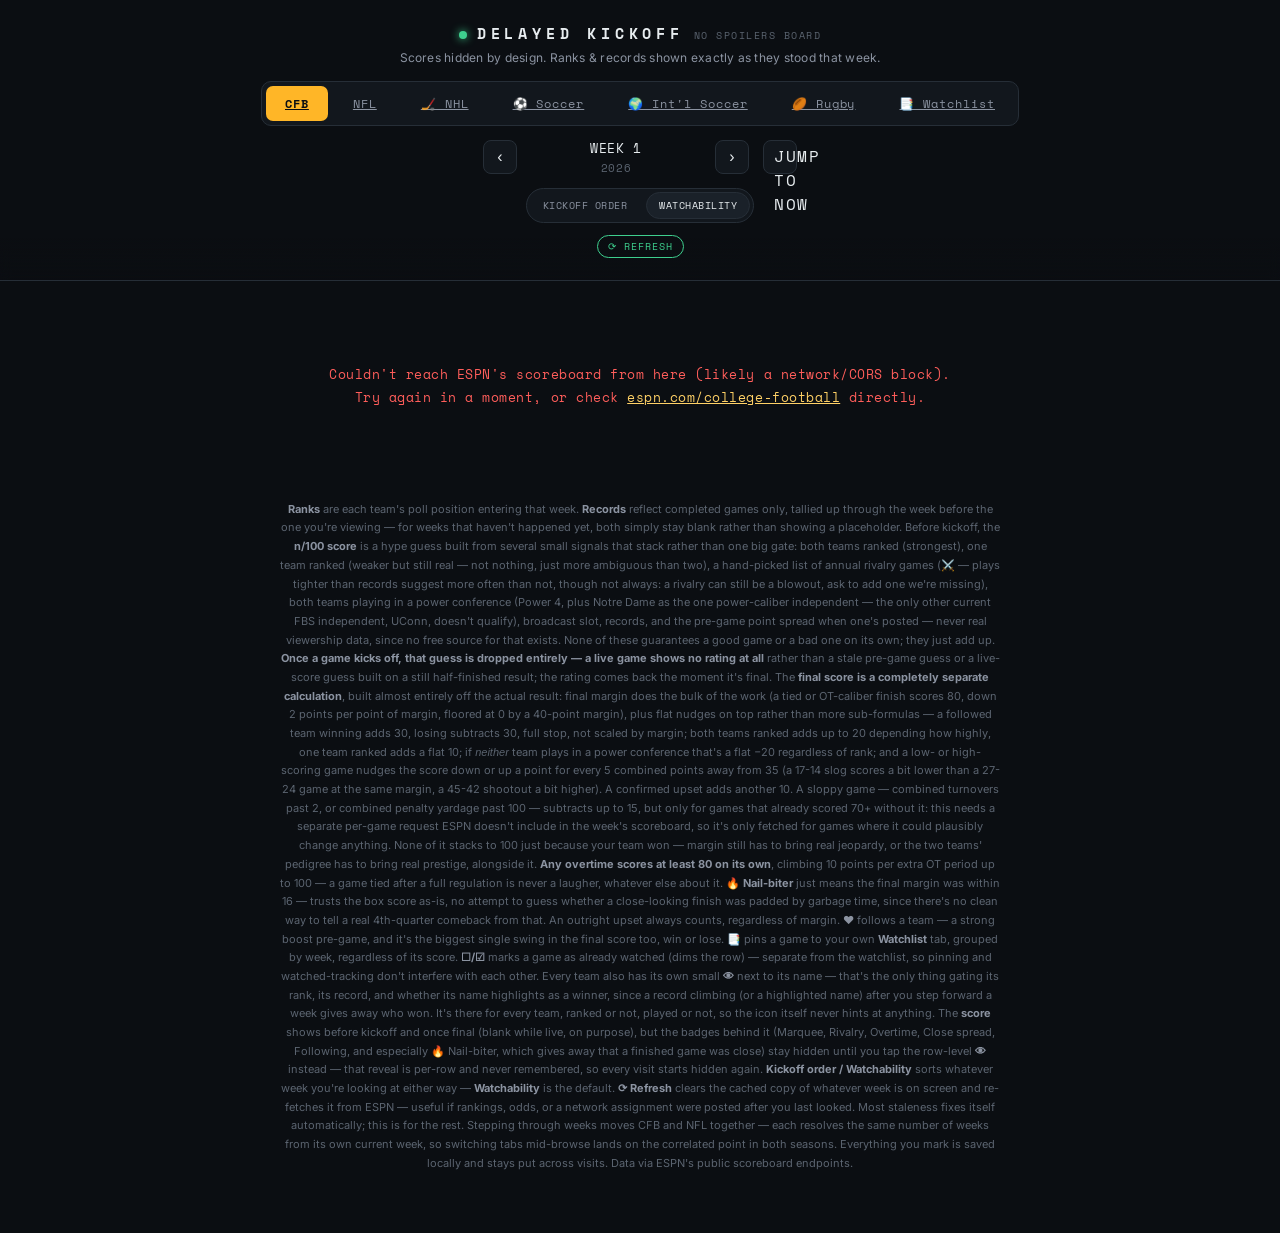
==== commit e61a12b3: "Penalize sloppy games (turnovers/penalties) in the final score ESPN's week-level scoreboard never in" ====
--- a/cfb.html
+++ b/cfb.html
@@ -63,7 +63,10 @@
   flat 10; if <i>neither</i> team plays in a power conference that's a flat −20 regardless of rank; and a low- or
   high-scoring game nudges the score down or up a point for every 5 combined points away from 35 (a 17-14 slog
   scores a bit lower than a 27-24 game at the same margin, a 45-42 shootout a bit higher). A confirmed upset adds
-  another 10. None of it stacks to 100 just because your team won — margin still has to bring real jeopardy, or the
+  another 10. A sloppy game — combined turnovers past 2, or combined penalty yardage past 100 — subtracts up to
+  15, but only for games that already scored 70+ without it: this needs a separate per-game request ESPN doesn't
+  include in the week's scoreboard, so it's only fetched for games where it could plausibly change anything.
+  None of it stacks to 100 just because your team won — margin still has to bring real jeopardy, or the
   two teams' pedigree has to bring real prestige, alongside it. <b>Any overtime
   scores at least 80 on its own</b>, climbing 10 points per extra OT period up to 100 — a game tied after a full
   regulation is never a laugher, whatever else about it. <b>🔥 Nail-biter</b>
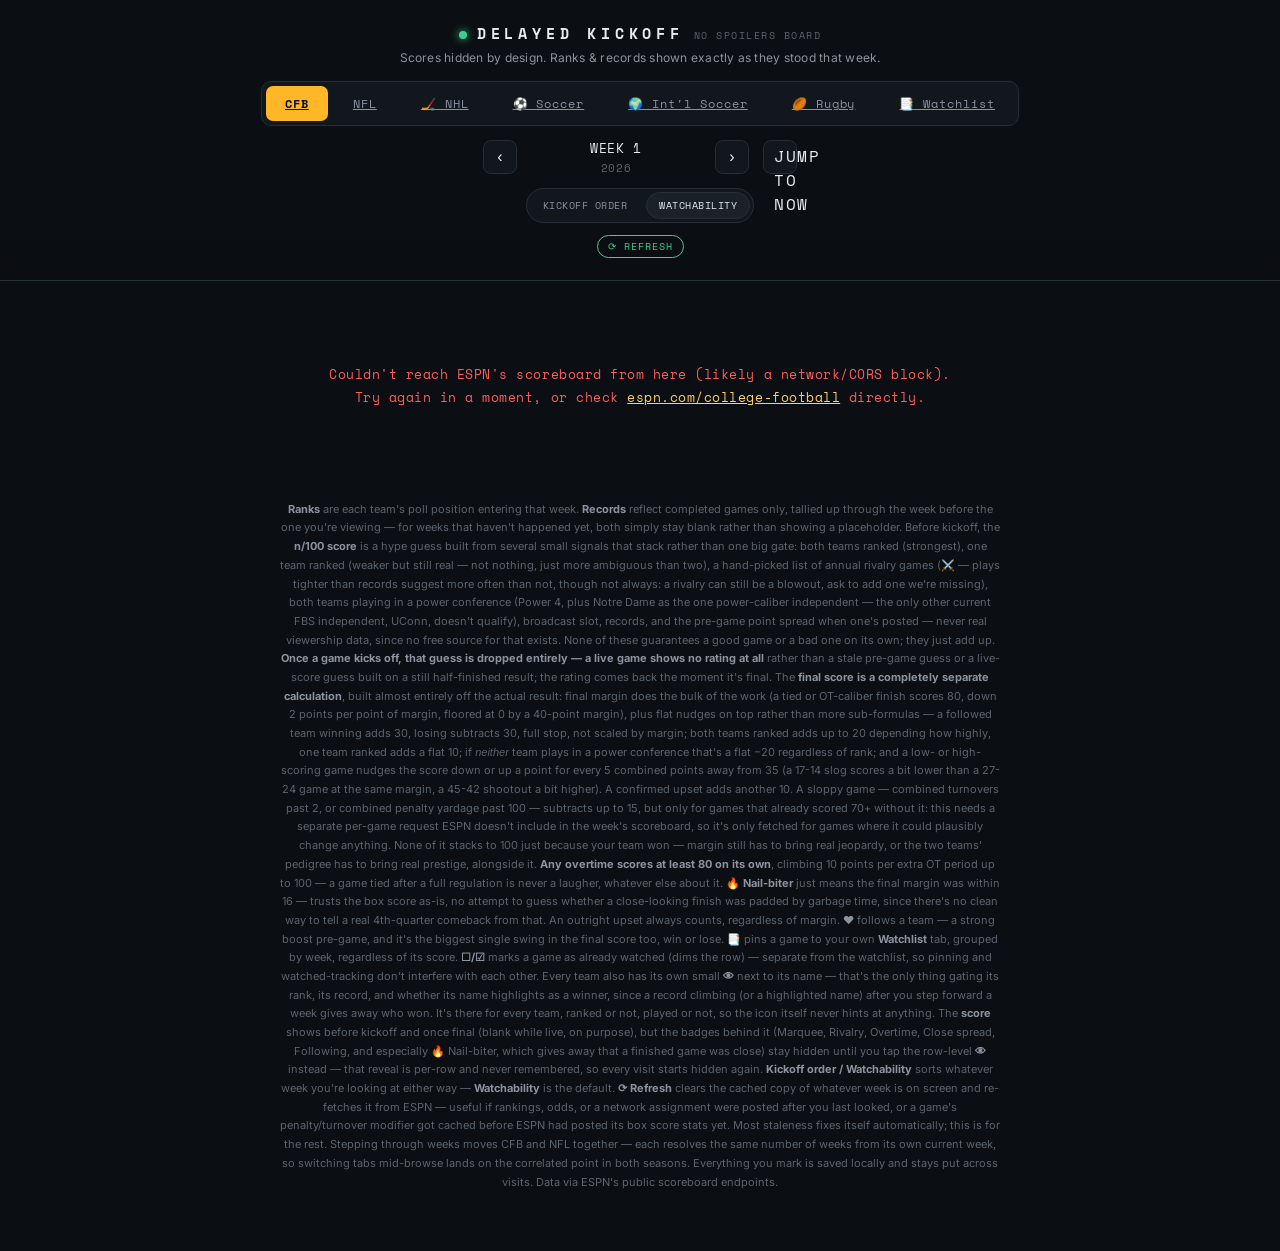
==== commit 0f967cd3: "Fix sloppiness-modifier cache poisoning when box score stats aren't posted yet sloppinessModifier wa" ====
--- a/cfb.html
+++ b/cfb.html
@@ -85,7 +85,8 @@
   sorts whatever week you're
   looking at either way — <b>Watchability</b> is the default. <b>⟳ Refresh</b> clears the cached copy of whatever
   week is on screen and re-fetches it from ESPN — useful if rankings, odds, or a network assignment were posted
-  after you last looked. Most staleness fixes itself automatically; this is for the rest.
+  after you last looked, or a game's penalty/turnover modifier got cached before ESPN had posted its box score
+  stats yet. Most staleness fixes itself automatically; this is for the rest.
   Stepping through weeks moves CFB and NFL together — each resolves the same number of weeks from its own current
   week, so switching tabs mid-browse lands on the correlated point in both seasons. Everything you mark is saved
   locally and stays put across visits. Data via ESPN's public scoreboard endpoints.
